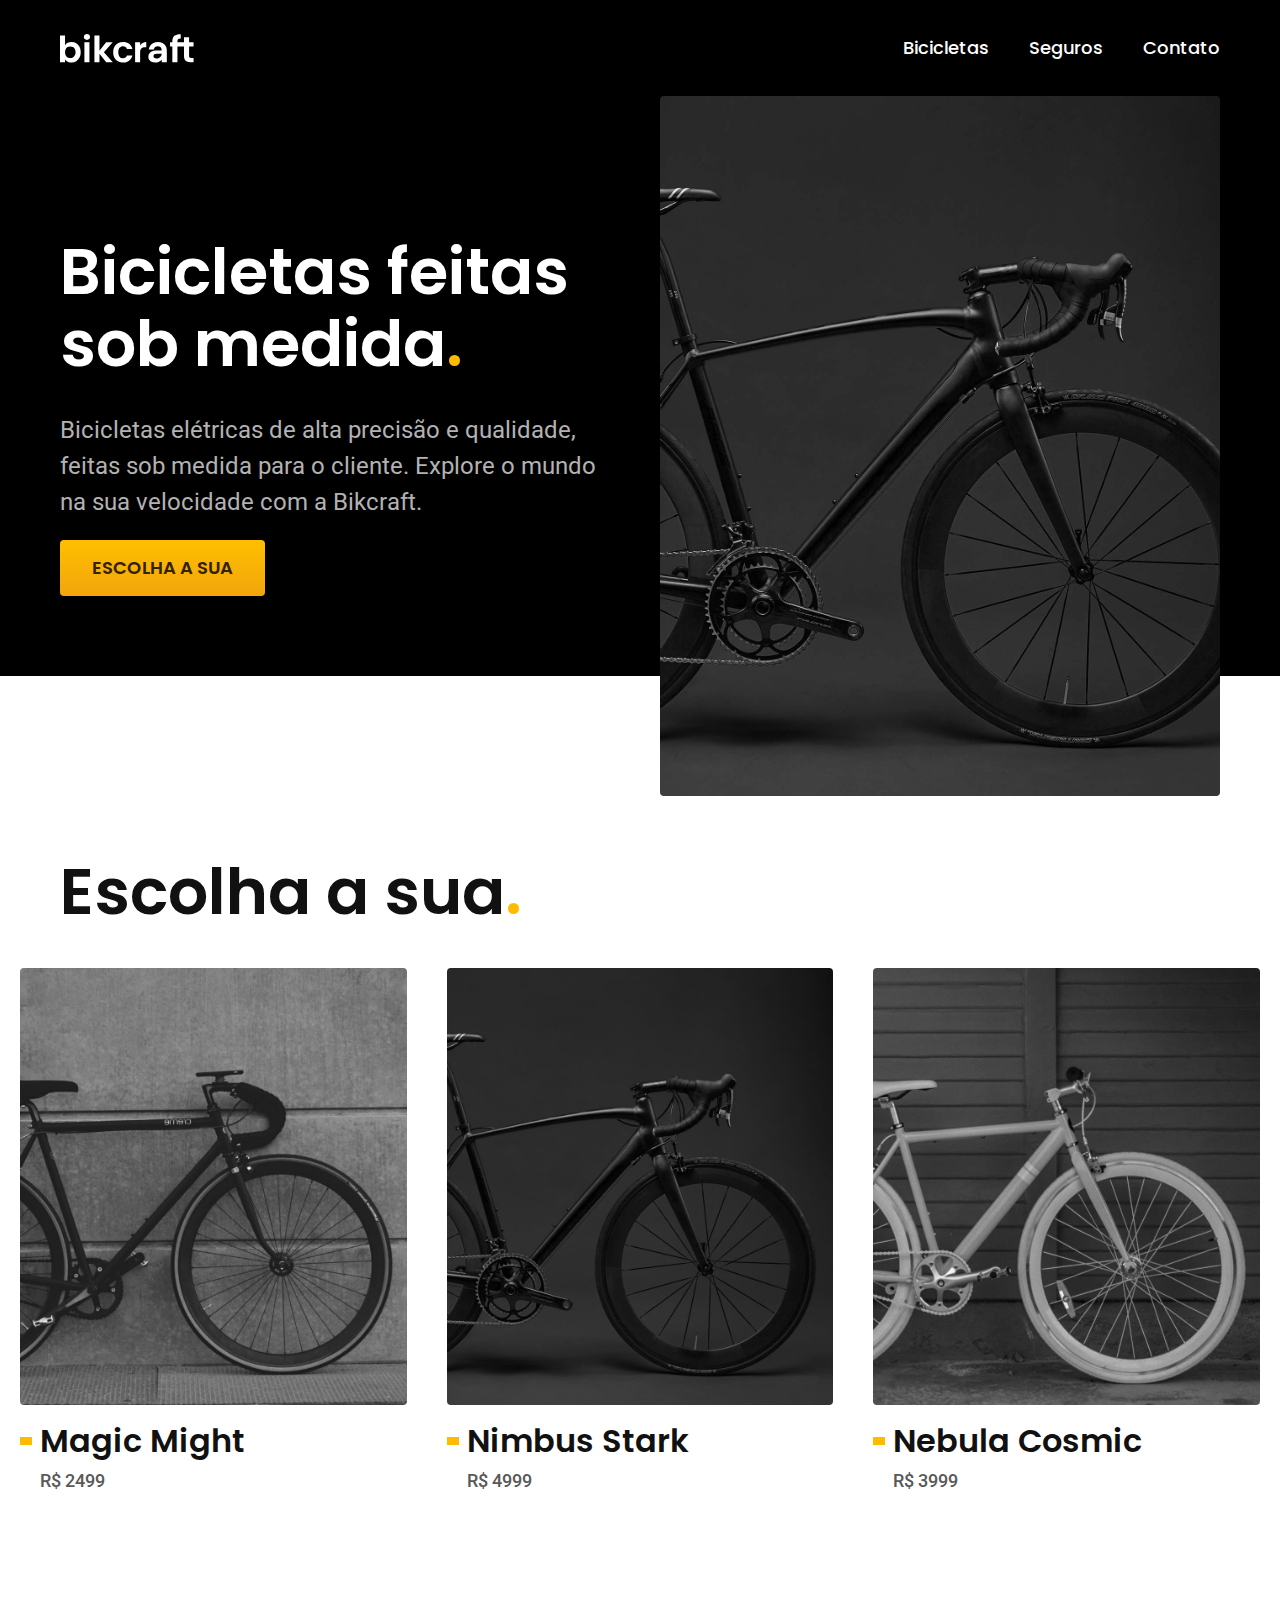
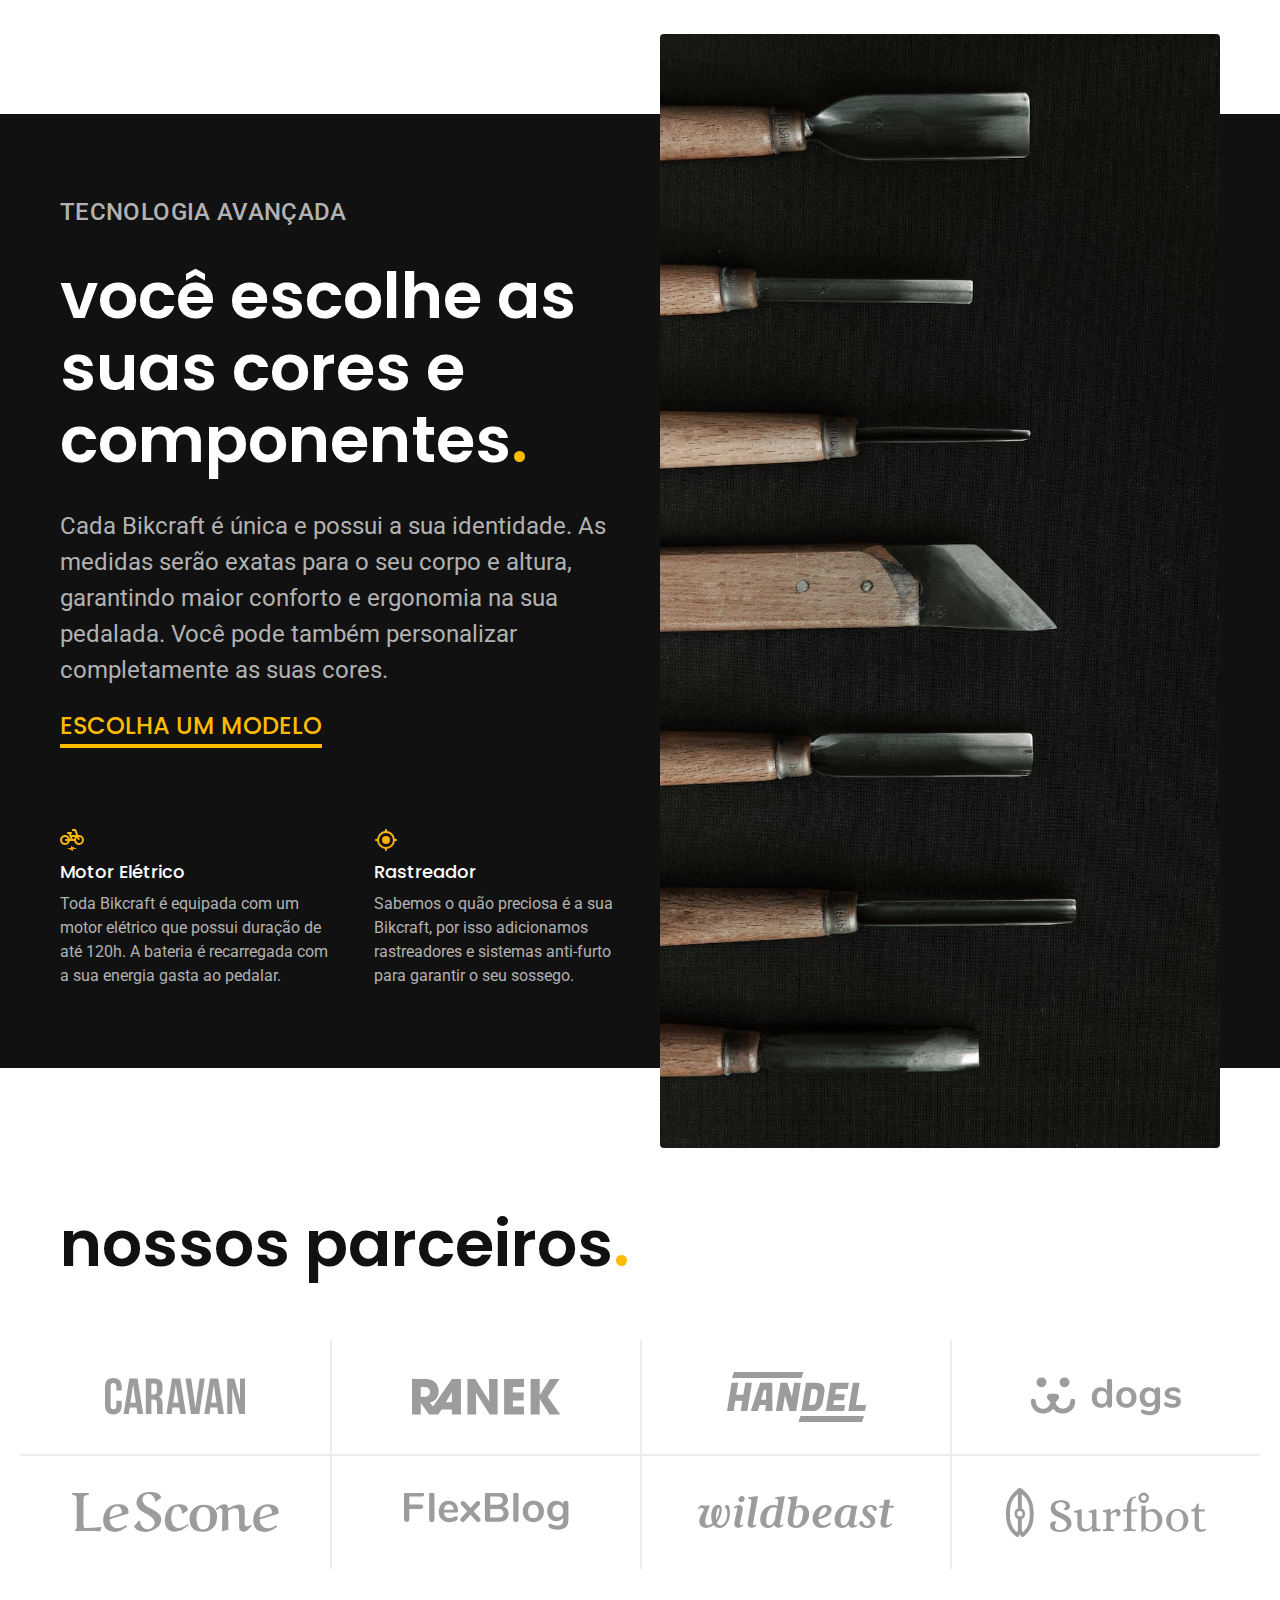
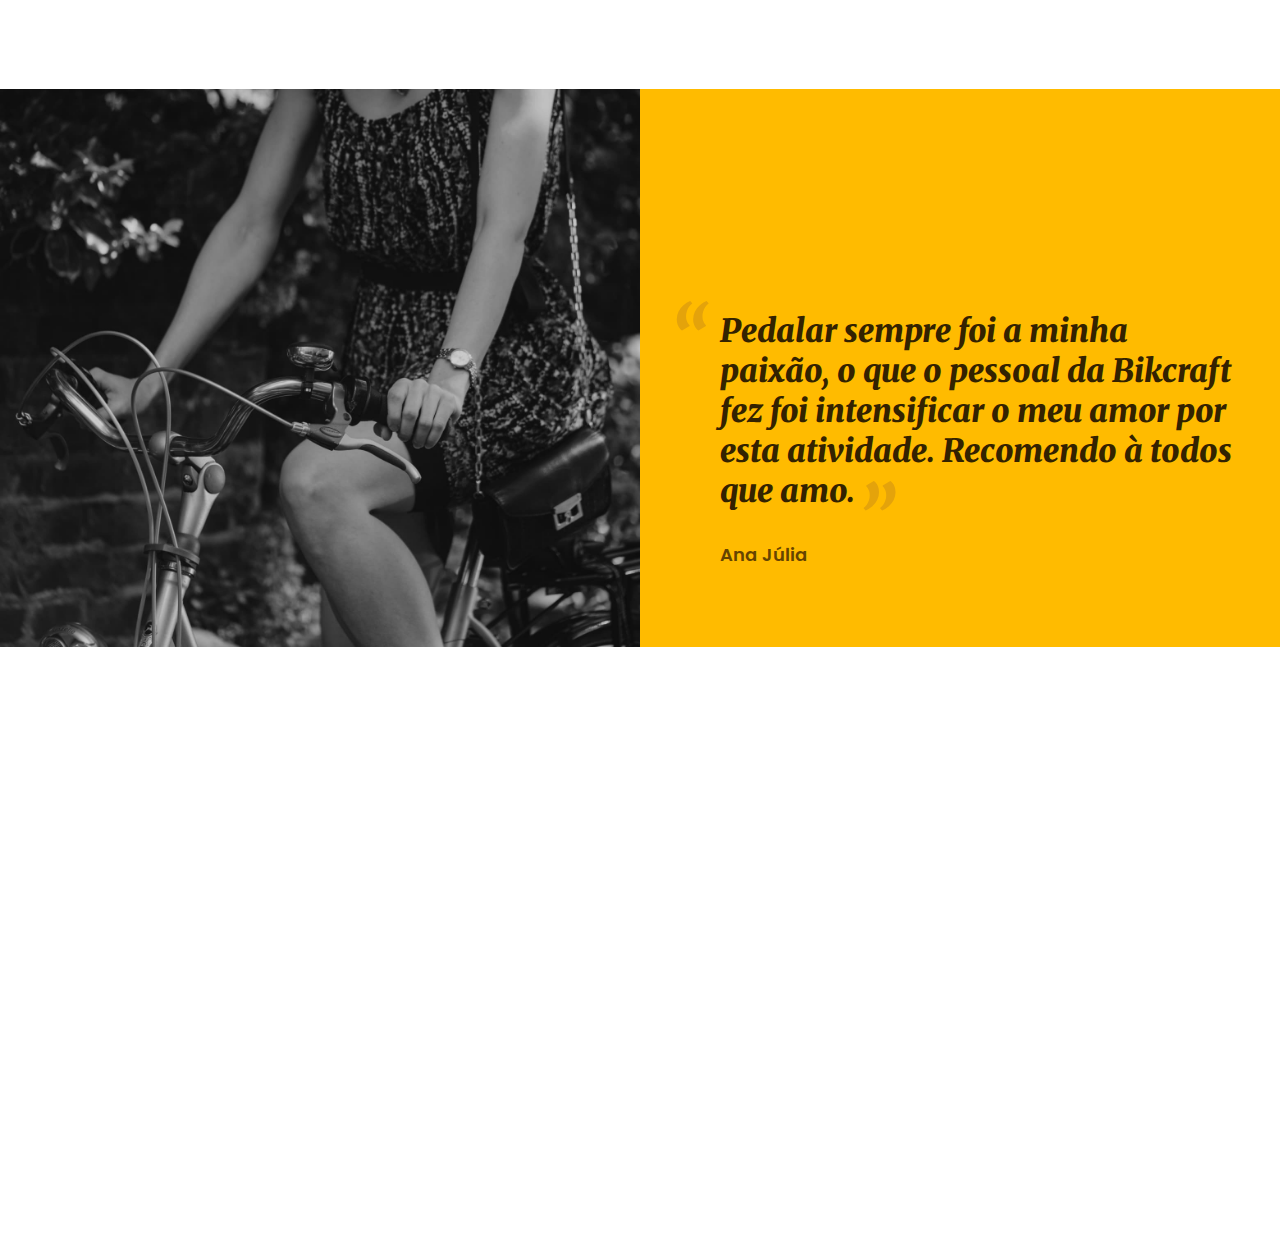
==== index.html @ a3289ddb "adicionar-parte-depoimento" ====
<!DOCTYPE html>
<html lang="pt-br">

<head>
  <meta charset="UTF-8">
  <meta name="viewport" content="width=device-width, initial-scale=1.0">
  <meta name="description" content="Bicicletas elétricas de alta precisão e qualidade,  feitas sob medida para o cliente. Explore o mundo na sua velocidade com a Bikcraft.">
  <title>Bikcraft - Bicicletas Elétricas</title>
  <link rel="stylesheet" href="./css/style.css">
  <link rel="preconnect" href="https://fonts.googleapis.com">
  <link rel="preconnect" href="https://fonts.gstatic.com" crossorigin>
  <link href="https://fonts.googleapis.com/css2?family=Merriweather:ital,wght@1,900&family=Poppins:wght@500;600&family=Roboto:wght@400;500&display=swap" rel="stylesheet">
</head>

<body>
  <header class="header-bg">
    <div class="container header">
      <a href="./"><img src="./img/bikcraft.svg" alt="bikcraft"></a>
      <nav aria-label="primaria">
        <ul class="header-menu font-1-m cor-0">
          <li><a href=".bicicletas.html">Bicicletas</a></li>
          <li><a href="./seguros.html">Seguros</a></li>
          <li><a href="./contato.html">Contato</a></li>
        </ul>
      </nav>
    </div>
  </header>
  <main class="introducao-bg">
    <div class="container introducao">
      <div class="introducao-conteudo">
        <h1 class="font-1-xxl cor-0">Bicicletas feitas
          sob medida<span class="cor-p1">.</span></h1>
        <p class="font-2-l cor-5">Bicicletas elétricas de alta precisão e qualidade, feitas sob medida para o cliente. Explore o mundo na sua velocidade com a Bikcraft.</p>
        <a class="botao" href="./bicicletas.html">Escolha a sua</a>
      </div>
      <div><img src="./img/fotos/introducao.jpg" alt="Bicicleta elétrica preta"></div>
    </div>
  </main>

  <article class="bicicletas-lista">
    <h2 class="container font-1-xxl">Escolha a sua<span class="cor-p1">.</span></h2>
    <ul>
      <li>
        <a href="./bicicletas/magic.html">
          <img src="./img/bicicletas/magic-home.jpg" alt="Bicicleta Magic">
          <h3 class="font-1-xl">Magic Might</h3>
          <span class="font-2-m cor-8">R$ 2499</span>
        </a>
      </li>
      <li>
        <a href="./bicicletas/nimbus.html">
          <img src="./img/bicicletas/nimbus-home.jpg" alt="Bicicleta Nimbus">
          <h3 class="font-1-xl">Nimbus Stark</h3>
          <span class="font-2-m cor-8">R$ 4999</span>
        </a>
      </li>
      <li>
        <a href="./bicicletas/nebula.html">
          <img src="./img/bicicletas/nebula-home.jpg" alt="Bicicleta Nebula">
          <h3 class="font-1-xl">Nebula Cosmic</h3>
          <span class="font-2-m cor-8">R$ 3999</span>
        </a>
      </li>
    </ul>
  </article>

  <article class="tecnologia-bg">
    <div class="tecnologia container">
      <div class="tecnologia-conteudo">
        <span class="font-2-l-b cor-5">Tecnologia Avançada</span>
        <h2 class="font-1-xxl cor-0">você escolhe as suas cores e componentes<span class="cor-p1">.</span></h2>
        <p class="font-2-l cor-5">Cada Bikcraft é única e possui a sua identidade. As medidas serão exatas para o seu corpo e altura, garantindo maior conforto e ergonomia na sua pedalada. Você pode também personalizar completamente as suas cores.</p>
        <a class="link" href="./bicicletas.html">Escolha um modelo</a>
        <div class="tecnologia-vantagens">
          <div>
            <img src="./img/icones/eletrica.svg" alt="">
            <h3 class="font-1-m cor-0">Motor Elétrico</h3>
            <p class="font-2-s cor-5">Toda Bikcraft é equipada com um motor elétrico que possui duração de até 120h. A bateria é recarregada com a sua energia gasta ao pedalar.</p>
          </div>
          <div>
            <img src="./img/icones/rastreador.svg" alt="">
            <h3 class="font-1-m cor-0">Rastreador</h3>
            <p class="font-2-s cor-5">Sabemos o quão preciosa é a sua Bikcraft, por isso adicionamos rastreadores e sistemas anti-furto para garantir o seu sossego.</p>
          </div>
        </div>
      </div>
      <div class="tecnologia-imagem">
        <img src="./img/fotos/tecnologia.jpg" alt="">
      </div>
    </div>
  </article>
  <section class="parceiros" aria-label="Nossos Parceiros">
    <h2 class="container font-1-xxl">nossos parceiros<span class="cor-p1">.</span></h2>
    <ul>
      <li><img src="./img/parceiros/caravan.svg" alt="Caravan"></li>
      <li><img src="./img/parceiros/ranek.svg" alt="Ranekd"></li>
      <li><img src="./img/parceiros/handel.svg" alt="Caravan"></li>
      <li><img src="./img/parceiros/dogs.svg" alt="Dogs"></li>
      <li><img src="./img/parceiros/lescone.svg" alt="Lescone"></li>
      <li><img src="./img/parceiros/flexblog.svg" alt="Flexblog"></li>
      <li><img src="./img/parceiros/wildbeast.svg" alt="Wildbeast"></li>
      <li><img src="./img/parceiros/surfbot.svg" alt="Surfbot"></li>
    </ul>
  </section>
  <section class="depoimento" aria-label="Depoimento">
    <div>
      <img src="./img/fotos/depoimento.jpg" alt="PEssoa pedalando uma bicicleta Bikcraft">
    </div>
    <div class="depoimento-conteudo">
      <blockquote class="font-1-xl cor-p5">
        <p>Pedalar sempre foi a minha paixão, o que o pessoal da Bikcraft fez foi intensificar o meu amor por esta atividade. Recomendo à todos que amo.</p>
      </blockquote>
      <span class="font-1-m-b cor-p4">Ana Júlia</span>
    </div>
  </section>
</body>

</html>
---- css/style.css ----
@import "./global/global.css";
@import "./utilidades/tipografia.css";
@import "./utilidades/cores.css";

/* Utilidades */
@import "./utilidades/componentes.css";

/* Header */
@import "./global/header.css";

/* Home */
@import "./home/introducao.css";
@import "./home/tecnologia.css";
@import "./home/parceiros.css";
@import "./home/depoimento.css";

/* Bicicletas */
@import "./bicicletas/bicicletas-lista.css";
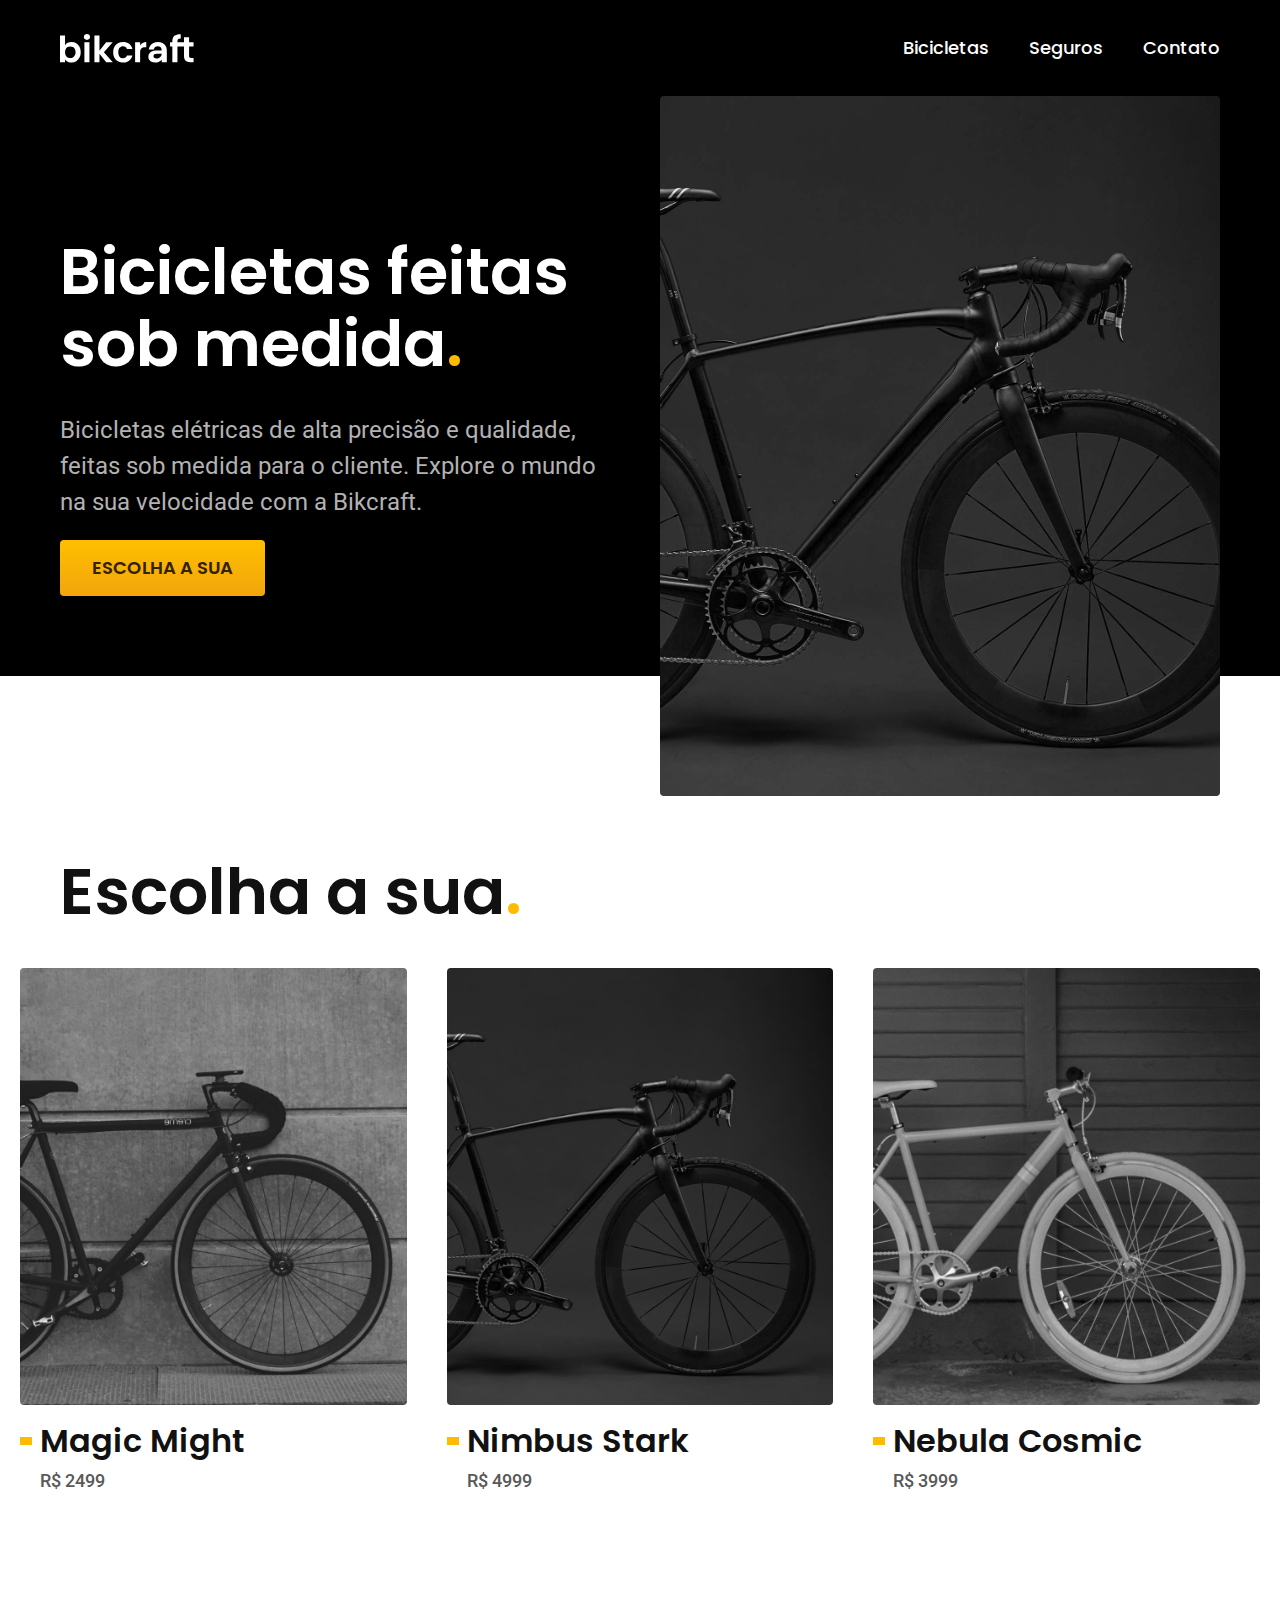
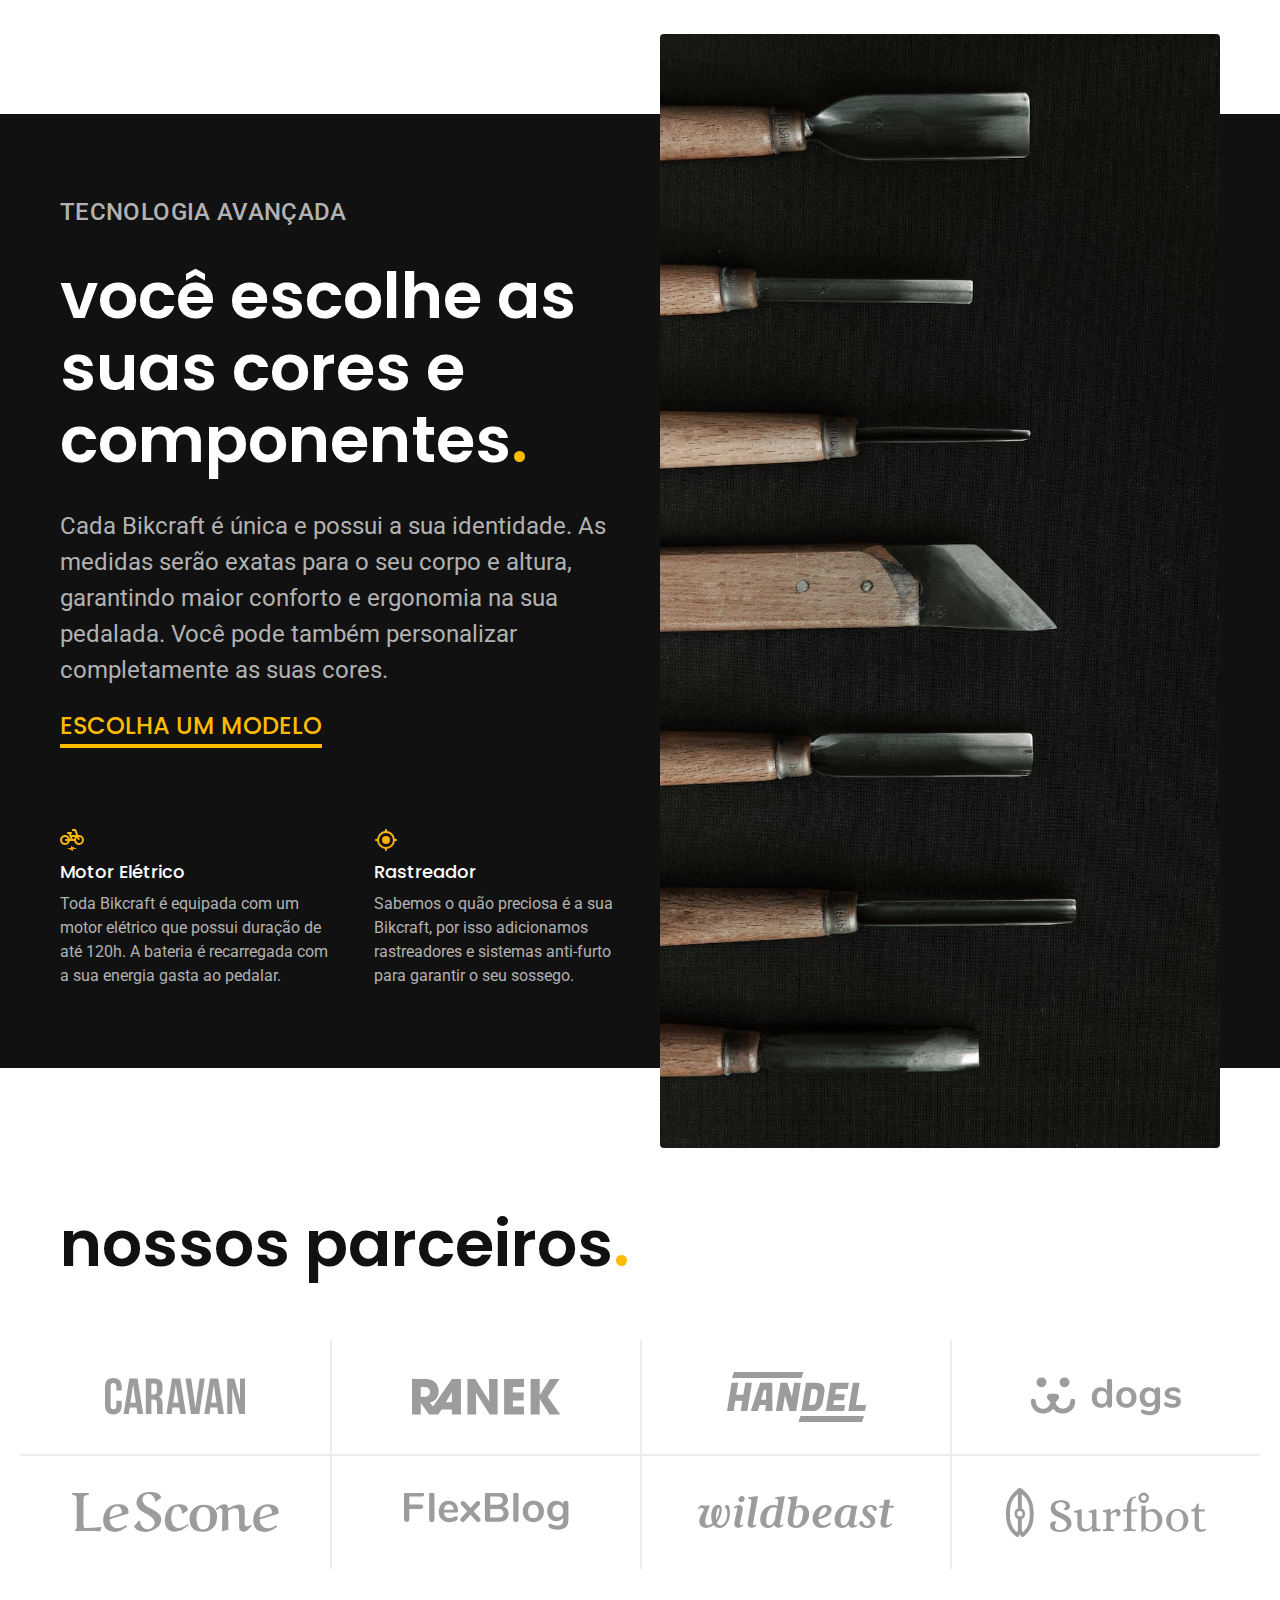
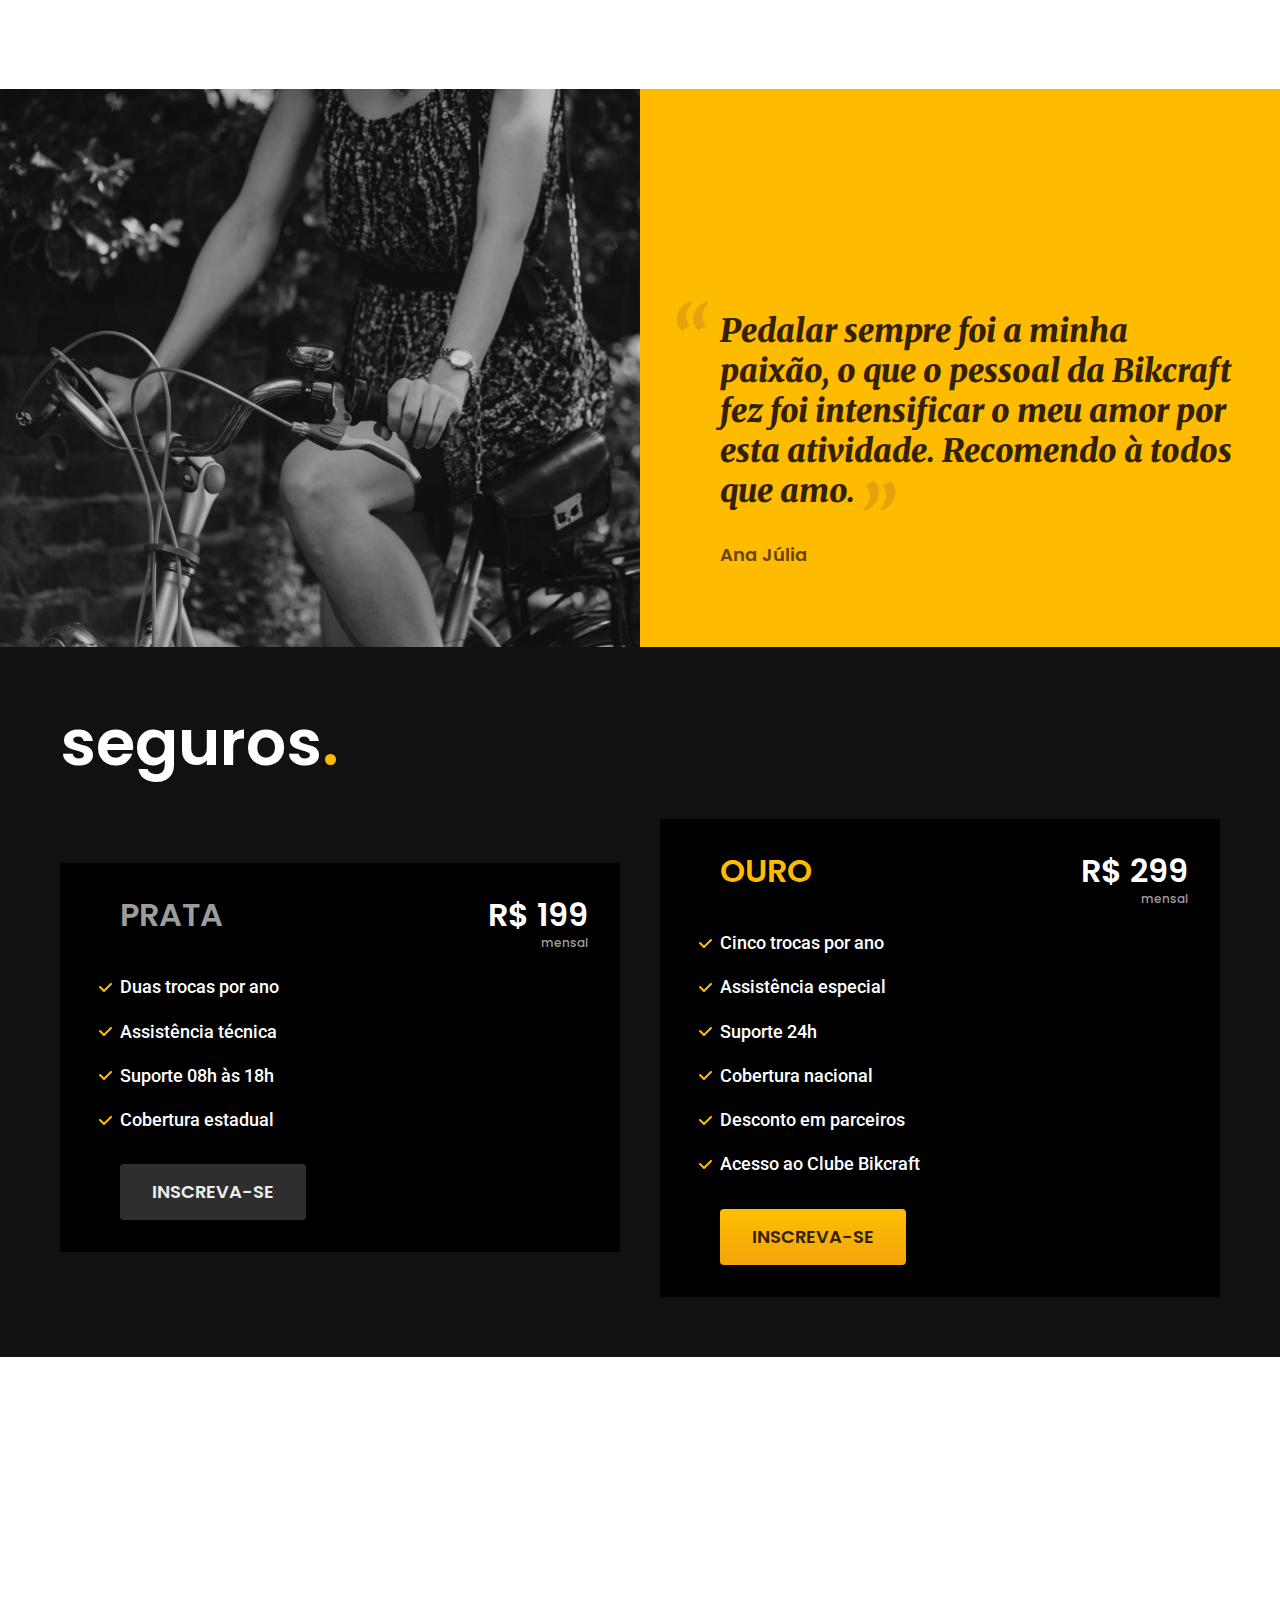
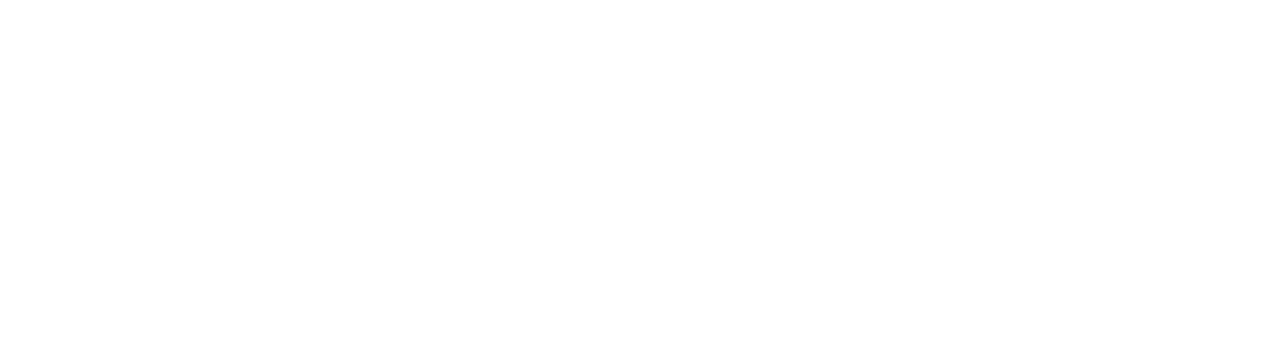
==== commit 06ccbf39: "adicionar-parte-seguros" ====
--- a/index.html
+++ b/index.html
@@ -113,6 +113,35 @@
       <span class="font-1-m-b cor-p4">Ana Júlia</span>
     </div>
   </section>
+  <article class="seguros-bg">
+    <div class="seguros container">
+      <h2 class="font-1-xxl cor-0">seguros<span class="cor-p1">.</span></h2>
+      <div class="seguros-item">
+        <h3 class="font-1-xl cor-6">PRATA</h3>
+        <span class="font-1-xl cor-0">R$ 199 <span class="font-1-xs cor-6">mensal</span> </span>
+        <ul class="font-2-m cor-0">
+          <li>Duas trocas por ano</li>
+          <li>Assistência técnica</li>
+          <li>Suporte 08h às 18h</li>
+          <li>Cobertura estadual</li>
+        </ul>
+        <a class="botao secundario" href="./orcamento.html">Inscreva-se</a>
+      </div>
+      <div class="seguros-item">
+        <h3 class="font-1-xl cor-p1">OURO</h3>
+        <span class="font-1-xl cor-0">R$ 299 <span class="font-1-xs cor-6">mensal</span> </span>
+        <ul class="font-2-m cor-0">
+          <li>Cinco trocas por ano</li>
+          <li>Assistência especial</li>
+          <li>Suporte 24h</li>
+          <li>Cobertura nacional</li>
+          <li>Desconto em parceiros</li>
+          <li>Acesso ao Clube Bikcraft</li>
+        </ul>
+        <a class="botao" href="./orcamento.html">Inscreva-se</a>
+      </div>
+    </div>
+  </article>
 </body>
 
 </html>--- a/css/style.css
+++ b/css/style.css
@@ -16,3 +16,6 @@
 
 /* Bicicletas */
 @import "./bicicletas/bicicletas-lista.css";
+
+/* Seguros */
+@import "./seguros/seguros.css";
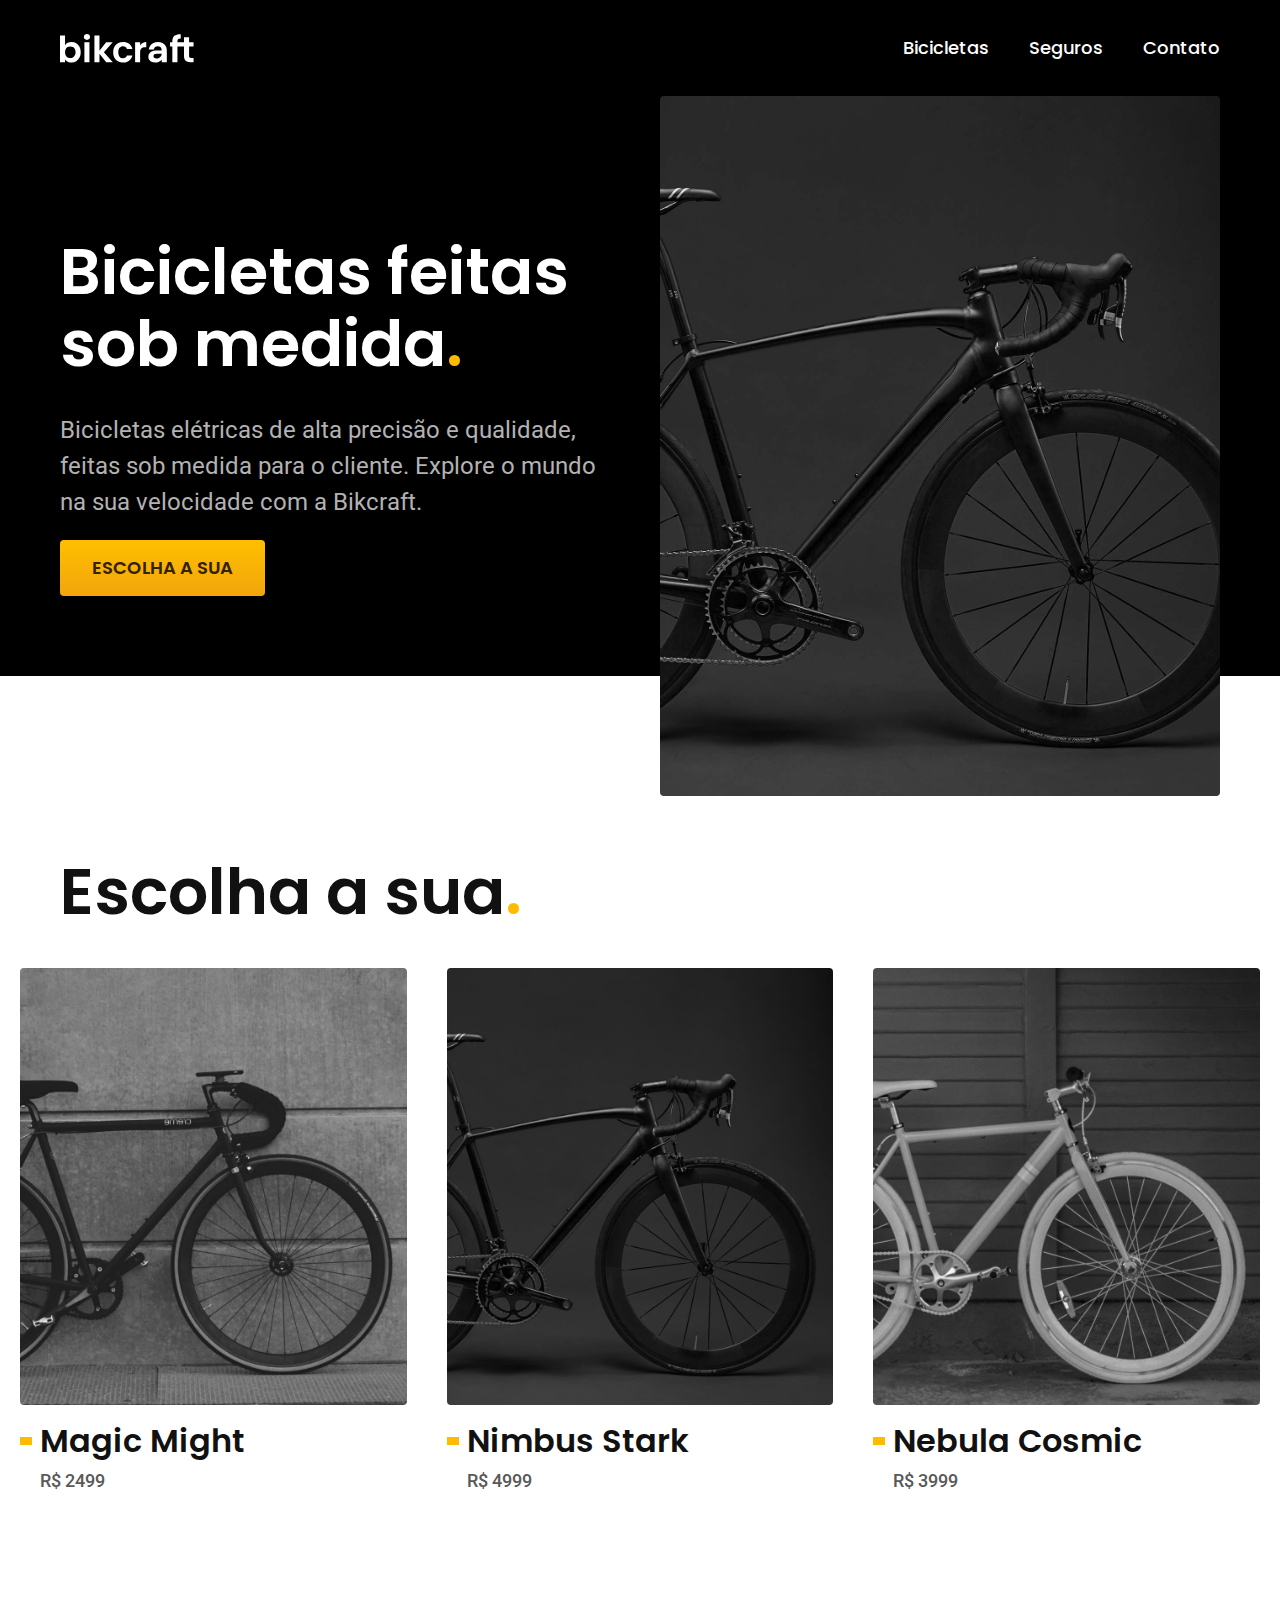
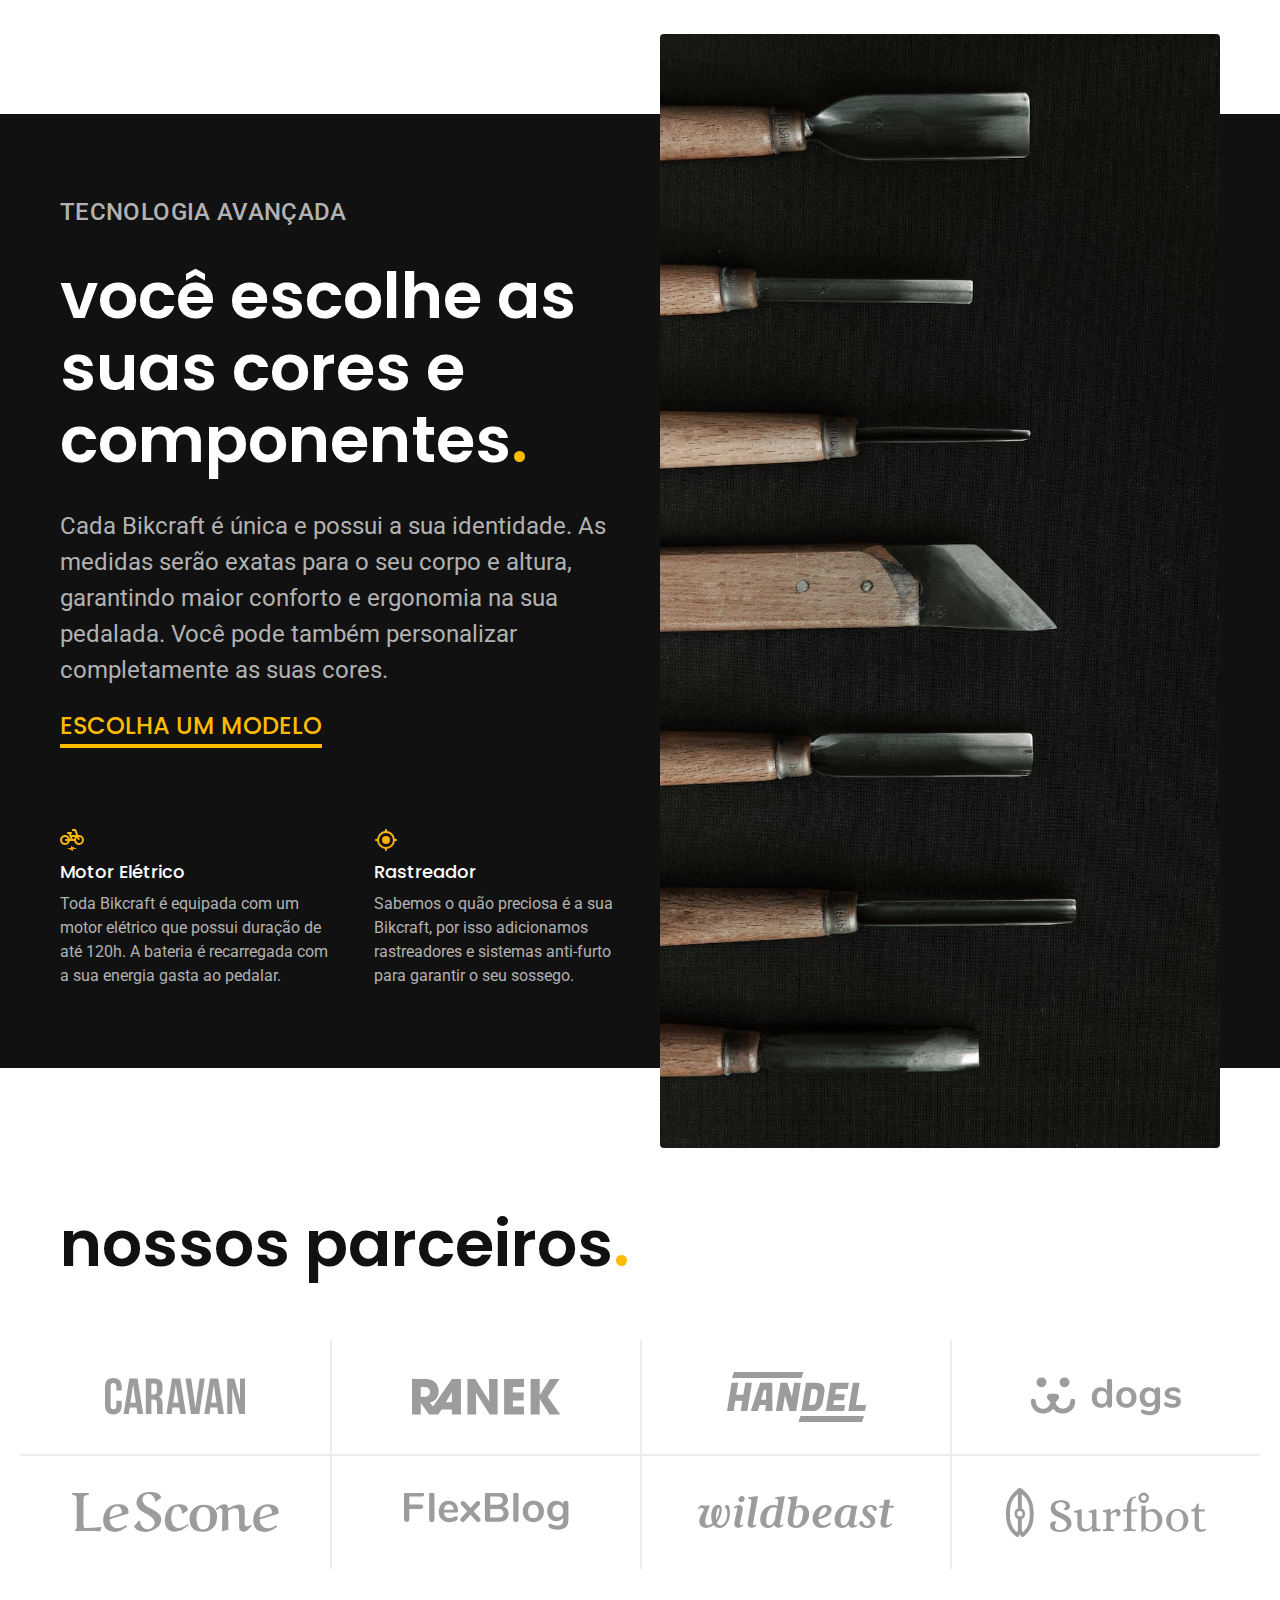
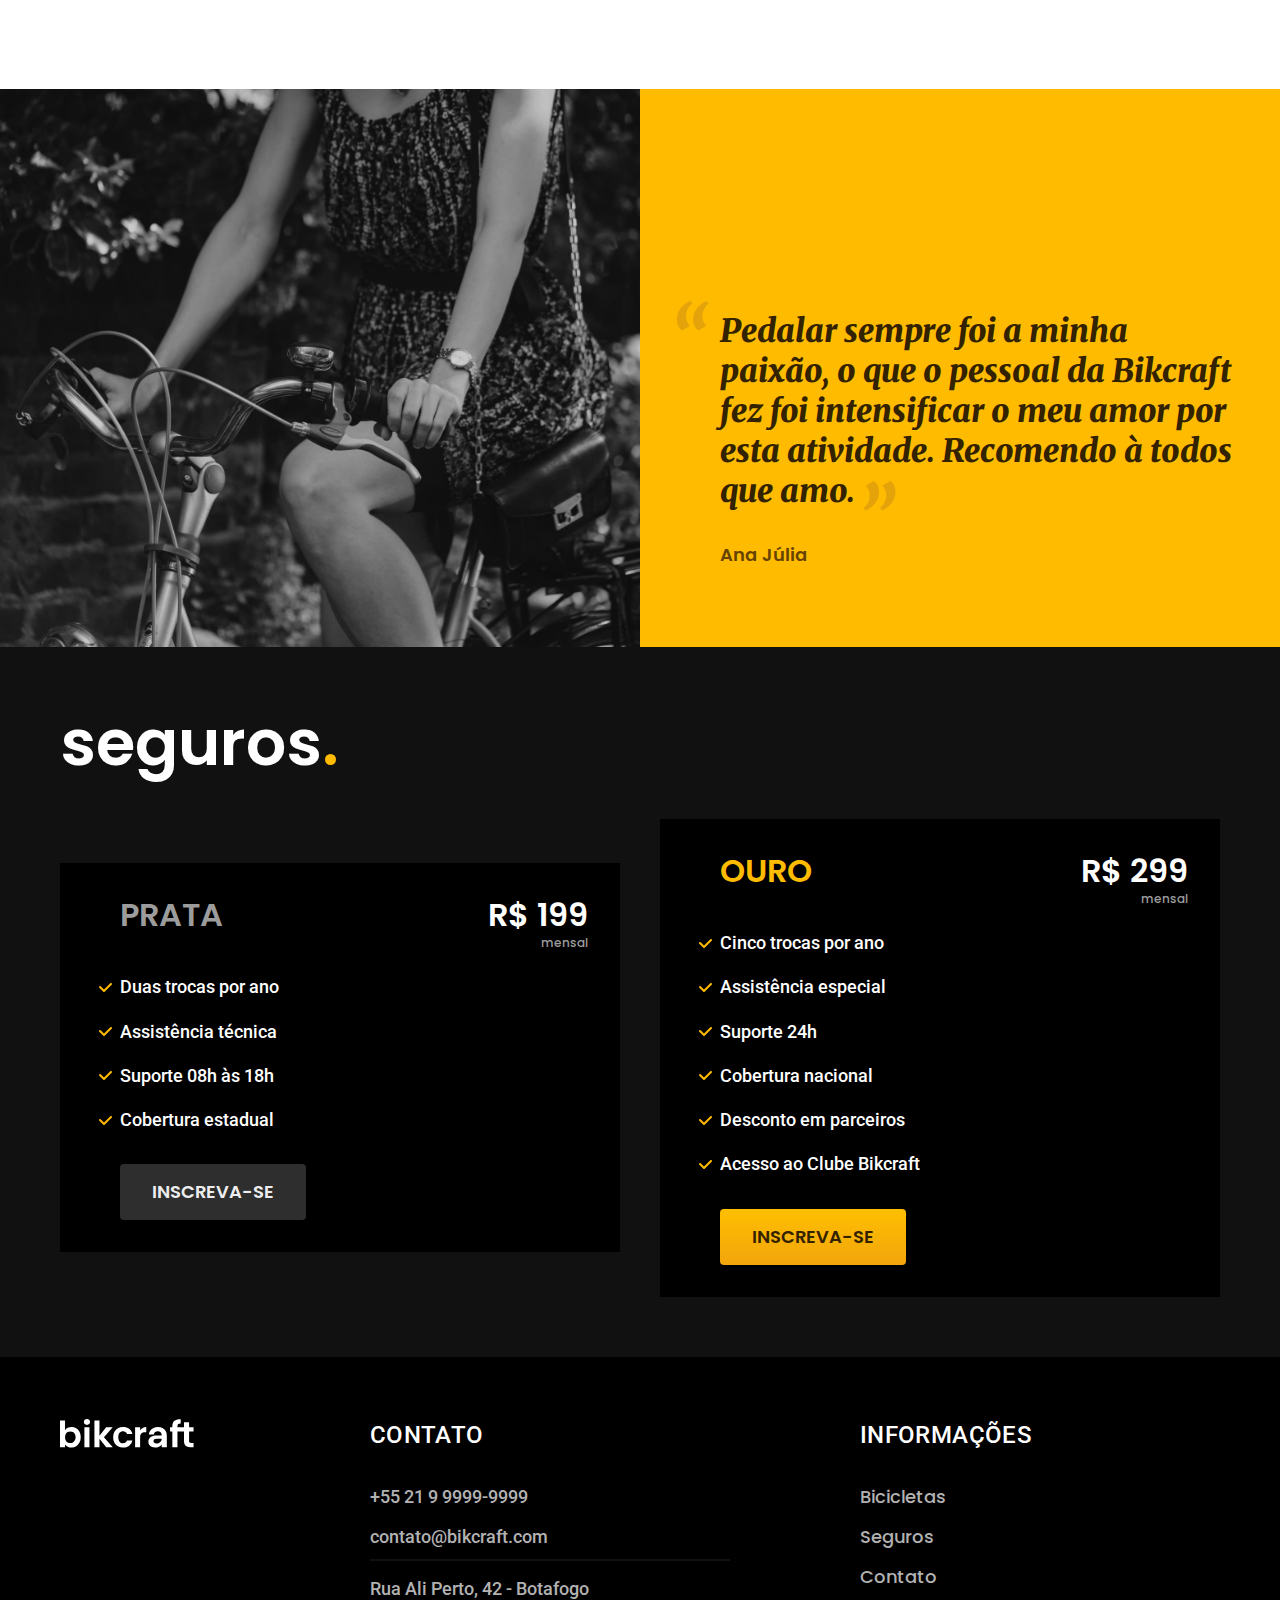
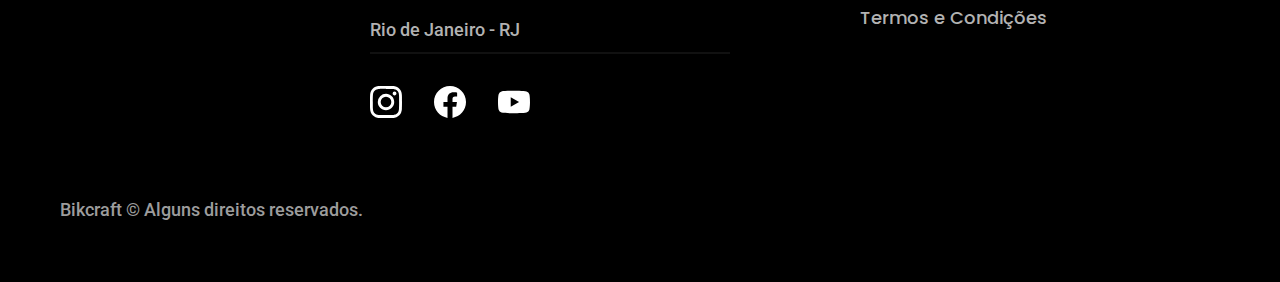
==== commit bbcbd07a: "adicionar-parte-footer" ====
--- a/index.html
+++ b/index.html
@@ -142,6 +142,43 @@
       </div>
     </div>
   </article>
+  <footer class="footer-bg">
+    <div class="footer container">
+      <img src="./img/bikcraft.svg" alt="Bikcraft">
+      <div class="footer-contato">
+        <h3 class="font-2-l-b cor-0">Contato</h3>
+        <ul class="font-2-m cor-5">
+          <li><a href="tel:+5521999999999">+55 21 9 9999-9999</a></li>
+          <li><a href="mailto:contato@bikcraft.com"> contato@bikcraft.com</a></li>
+          <li>Rua Ali Perto, 42 - Botafogo</li>
+          <li>Rio de Janeiro - RJ</li>
+        </ul>
+        <div class="footer-redes">
+          <a href="#">
+            <img src="./img/redes/instagram.svg" alt="Instagram">
+          </a>
+          <a href="#">
+            <img src="./img/redes/facebook.svg" alt="Facebook">
+          </a>
+          <a href="#">
+            <img src="./img/redes/youtube.svg" alt="Youtube">
+          </a>
+        </div>
+      </div>
+      <div class="footer-informacoes">
+        <h3 class="font-2-l-b cor-0">Informações</h3>
+        <nav aria-label="secundaria">
+          <ul class="font-1-m cor-5">
+            <li><a href=".bicicletas.html">Bicicletas</a></li>
+            <li><a href="./seguros.html">Seguros</a></li>
+            <li><a href="./contato.html">Contato</a></li>
+            <li><a href="./termos.html">Termos e Condições</a></li>
+          </ul>
+        </nav>
+      </div>
+      <p class="footer-copy font-2-m cor-6">Bikcraft © Alguns direitos reservados.</p>
+    </div>
+  </footer>
 </body>
 
 </html>--- a/css/style.css
+++ b/css/style.css
@@ -7,6 +7,9 @@
 
 /* Header */
 @import "./global/header.css";
+
+/* Footer */
+@import "./global/footer.css";
 
 /* Home */
 @import "./home/introducao.css";
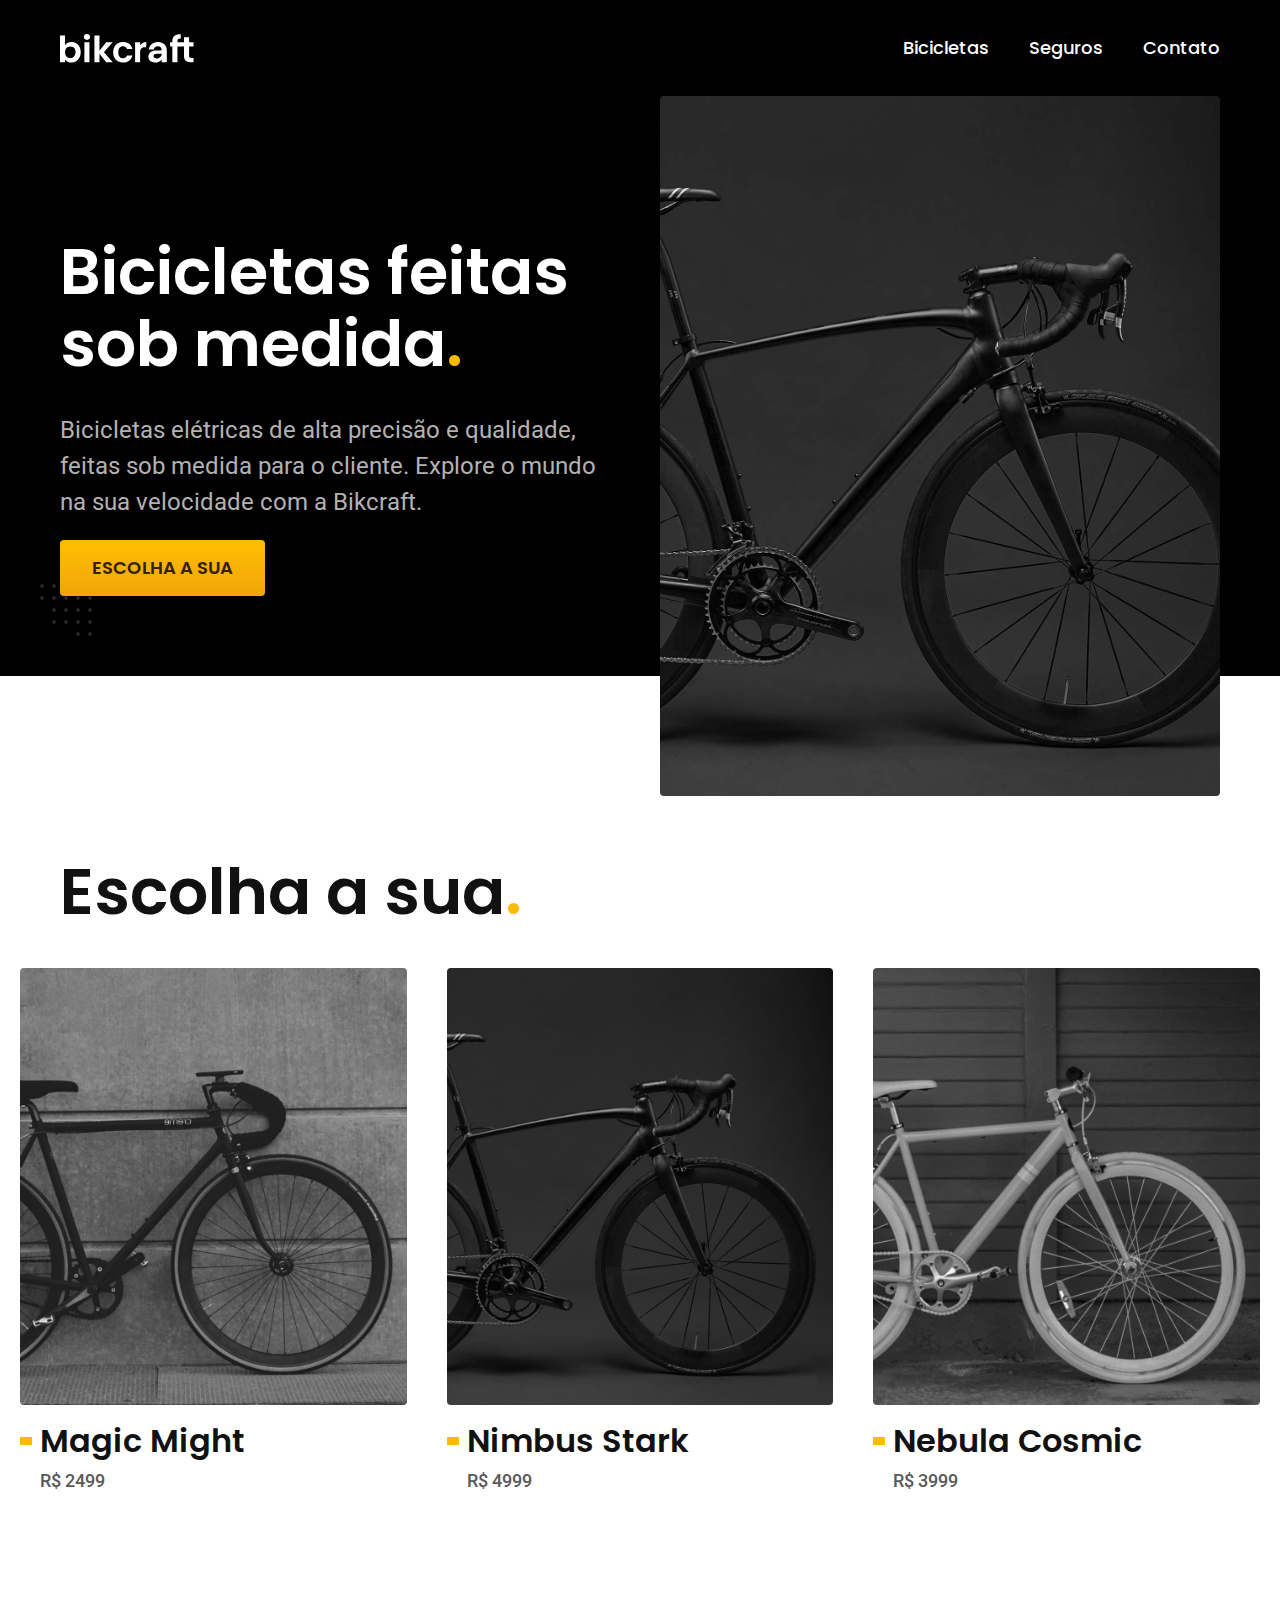
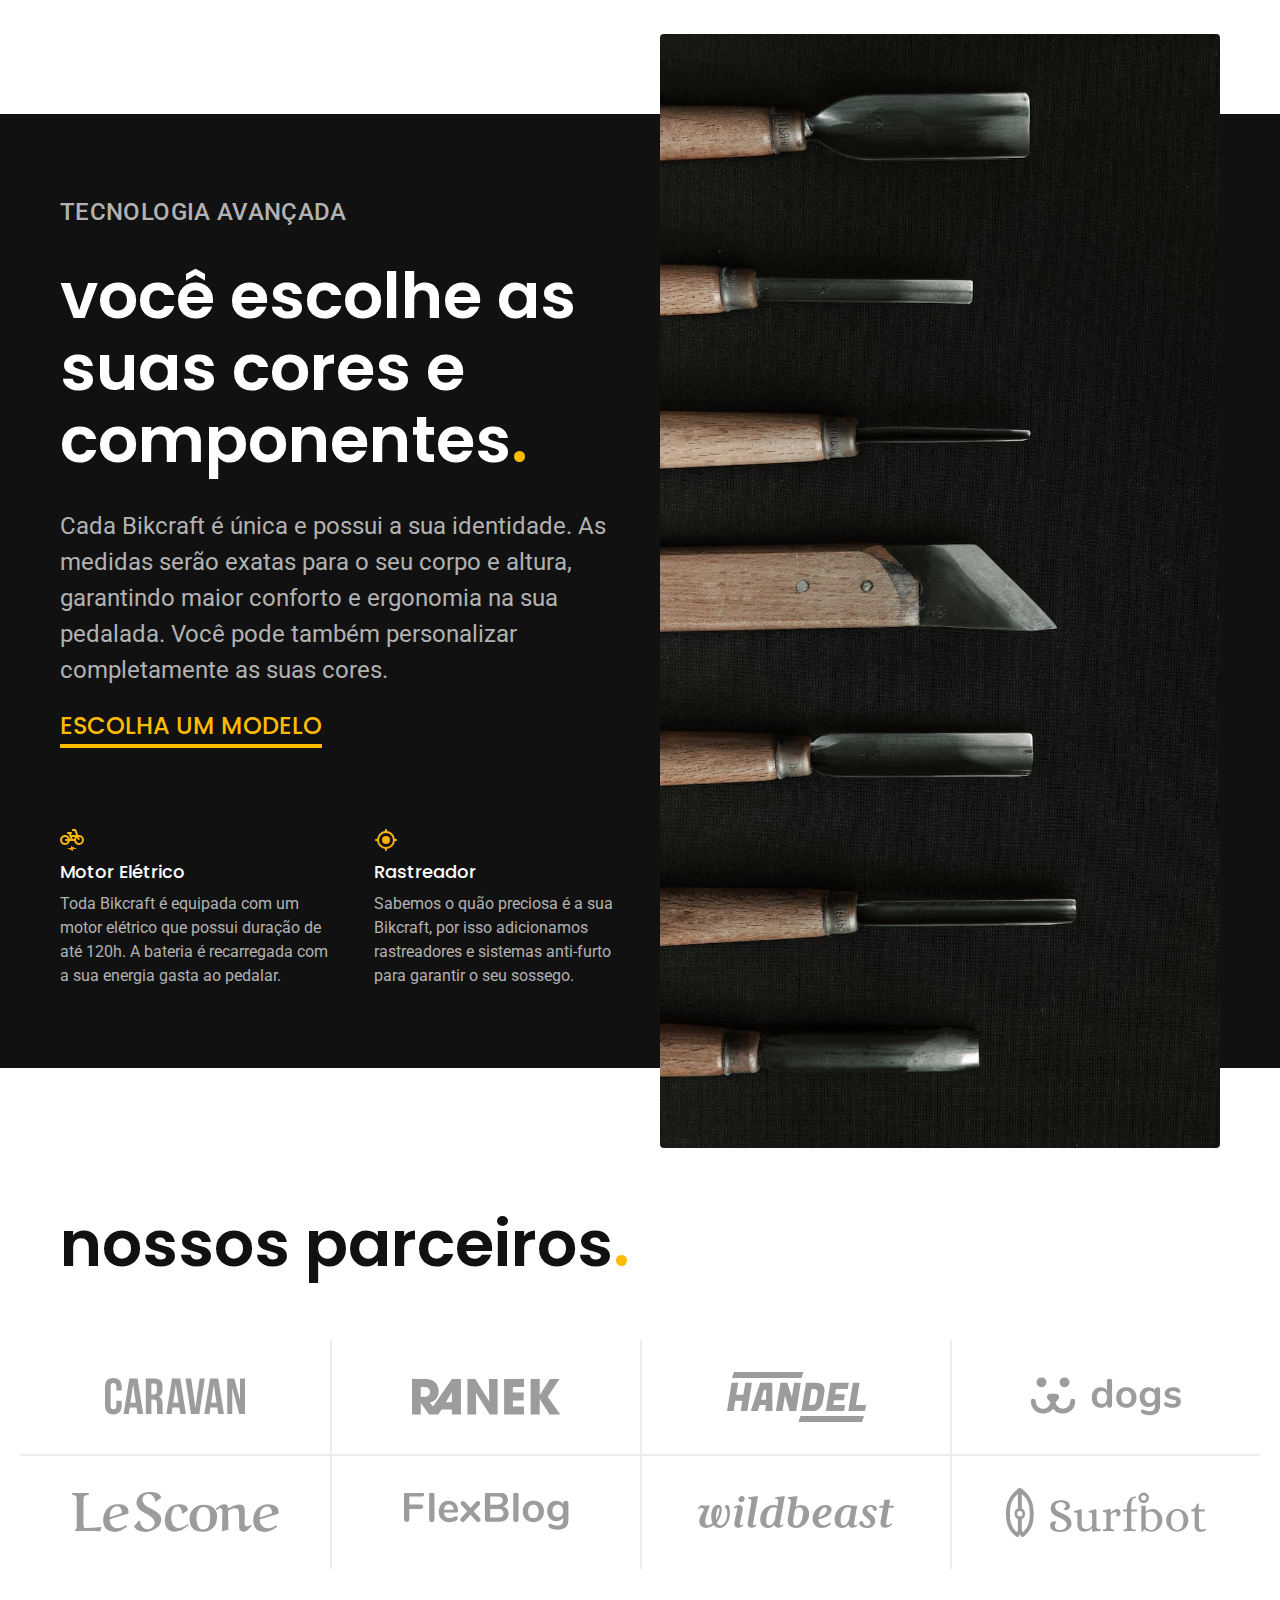
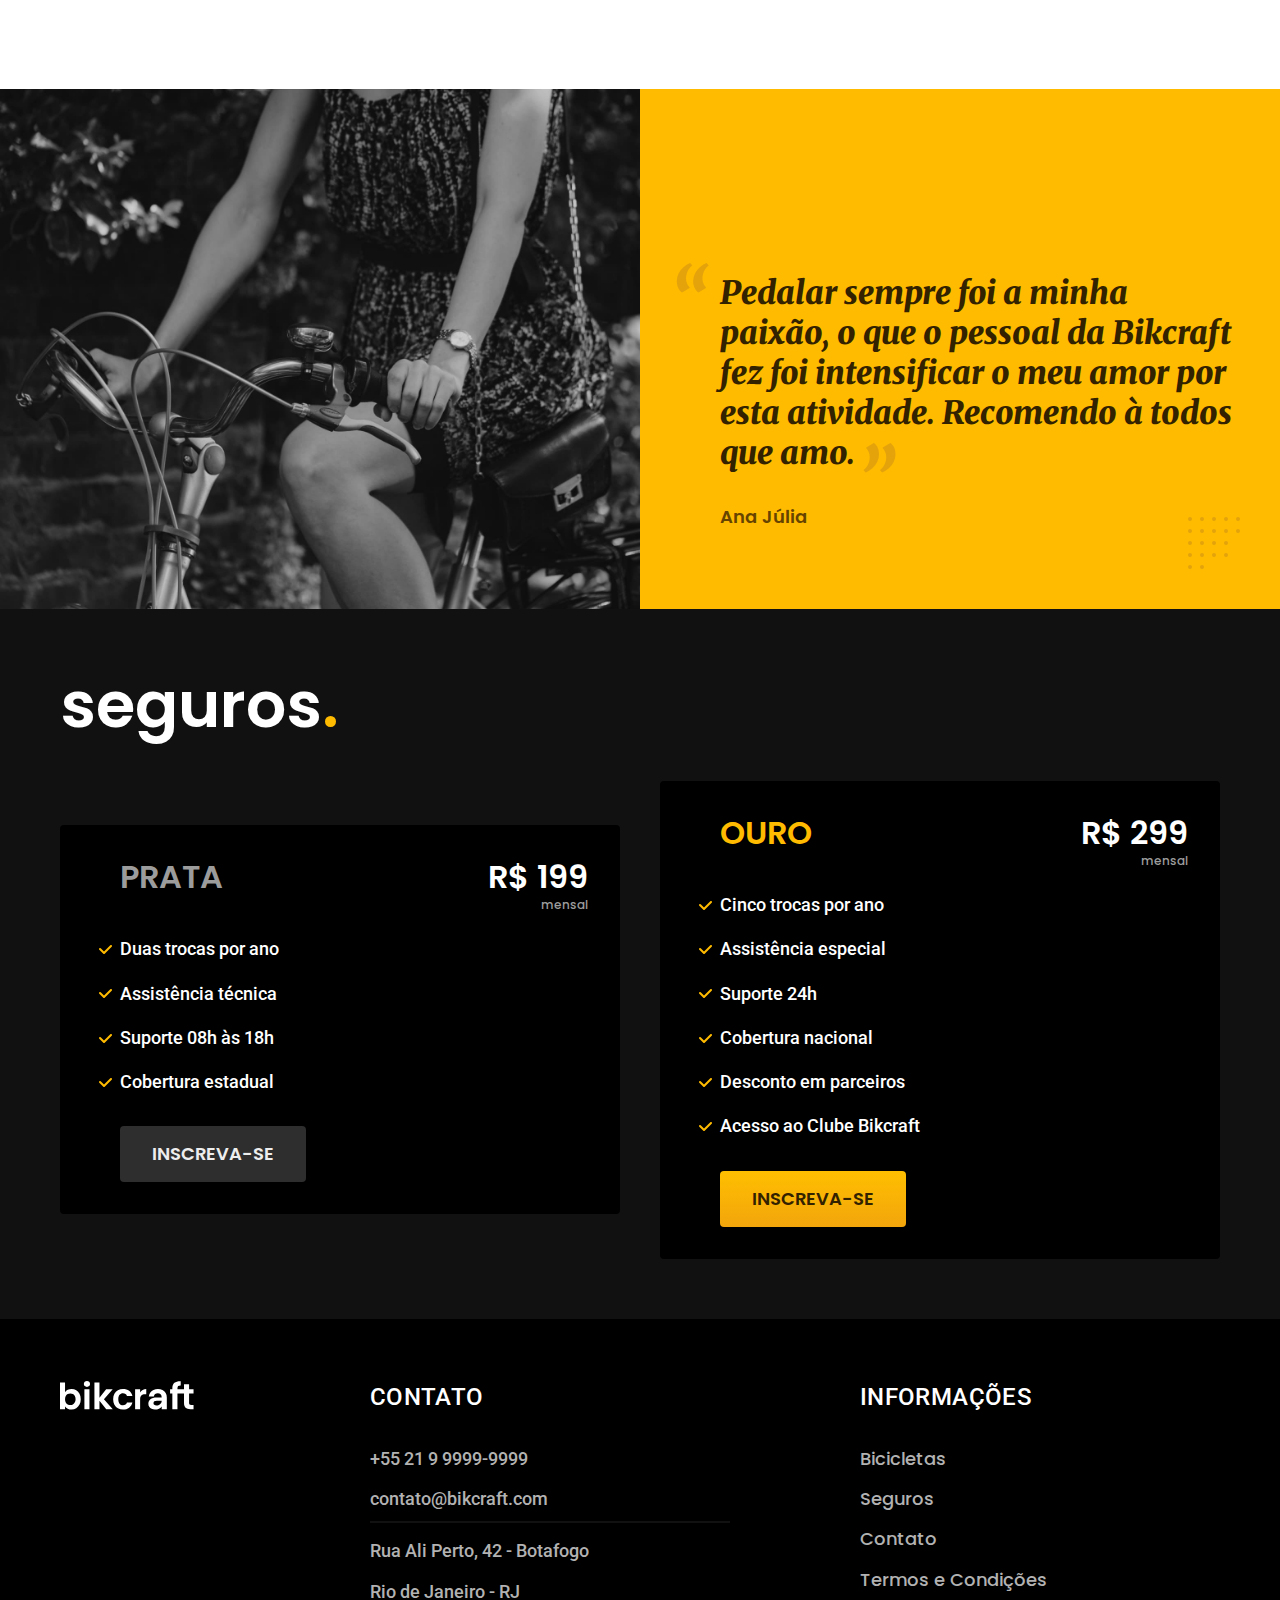
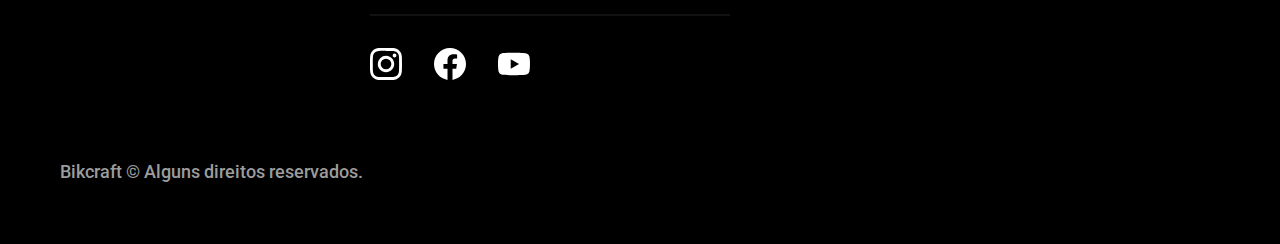
==== commit a5bb594c: "adicionar-otimizacao" ====
--- a/index.html
+++ b/index.html
@@ -6,6 +6,7 @@
   <meta name="viewport" content="width=device-width, initial-scale=1.0">
   <meta name="description" content="Bicicletas elétricas de alta precisão e qualidade,  feitas sob medida para o cliente. Explore o mundo na sua velocidade com a Bikcraft.">
   <title>Bikcraft - Bicicletas Elétricas</title>
+  <link rel="preload" href="./css/style.css" as="style">
   <link rel="stylesheet" href="./css/style.css">
   <link rel="preconnect" href="https://fonts.googleapis.com">
   <link rel="preconnect" href="https://fonts.gstatic.com" crossorigin>
@@ -15,10 +16,10 @@
 <body>
   <header class="header-bg">
     <div class="container header">
-      <a href="./"><img src="./img/bikcraft.svg" alt="bikcraft"></a>
+      <a href="./"><img src="./img/bikcraft.svg" width="136" height="32" alt="bikcraft"></a>
       <nav aria-label="primaria">
         <ul class="header-menu font-1-m cor-0">
-          <li><a href=".bicicletas.html">Bicicletas</a></li>
+          <li><a href="./bicicletas.html">Bicicletas</a></li>
           <li><a href="./seguros.html">Seguros</a></li>
           <li><a href="./contato.html">Contato</a></li>
         </ul>
@@ -33,7 +34,10 @@
         <p class="font-2-l cor-5">Bicicletas elétricas de alta precisão e qualidade, feitas sob medida para o cliente. Explore o mundo na sua velocidade com a Bikcraft.</p>
         <a class="botao" href="./bicicletas.html">Escolha a sua</a>
       </div>
-      <div><img src="./img/fotos/introducao.jpg" alt="Bicicleta elétrica preta"></div>
+      <picture>
+        <source media="(max-width: 800px)" srcset="./img/bicicletas/nimbus.jpg">
+        <img src="./img/fotos/introducao.jpg" width="1280" height="1600" alt="Bicicleta elétrica preta">
+      </picture>
     </div>
   </main>
 
@@ -42,21 +46,21 @@
     <ul>
       <li>
         <a href="./bicicletas/magic.html">
-          <img src="./img/bicicletas/magic-home.jpg" alt="Bicicleta Magic">
+          <img src="./img/bicicletas/magic-home.jpg" width="920" height="1040" alt="Bicicleta Magic">
           <h3 class="font-1-xl">Magic Might</h3>
           <span class="font-2-m cor-8">R$ 2499</span>
         </a>
       </li>
       <li>
         <a href="./bicicletas/nimbus.html">
-          <img src="./img/bicicletas/nimbus-home.jpg" alt="Bicicleta Nimbus">
+          <img src="./img/bicicletas/nimbus-home.jpg" width="920" height="1040" alt="Bicicleta Nimbus">
           <h3 class="font-1-xl">Nimbus Stark</h3>
           <span class="font-2-m cor-8">R$ 4999</span>
         </a>
       </li>
       <li>
         <a href="./bicicletas/nebula.html">
-          <img src="./img/bicicletas/nebula-home.jpg" alt="Bicicleta Nebula">
+          <img src="./img/bicicletas/nebula-home.jpg" width="920" height="1040" alt="Bicicleta Nebula">
           <h3 class="font-1-xl">Nebula Cosmic</h3>
           <span class="font-2-m cor-8">R$ 3999</span>
         </a>
@@ -73,38 +77,38 @@
         <a class="link" href="./bicicletas.html">Escolha um modelo</a>
         <div class="tecnologia-vantagens">
           <div>
-            <img src="./img/icones/eletrica.svg" alt="">
+            <img src="./img/icones/eletrica.svg" width="24" height="24" alt="">
             <h3 class="font-1-m cor-0">Motor Elétrico</h3>
             <p class="font-2-s cor-5">Toda Bikcraft é equipada com um motor elétrico que possui duração de até 120h. A bateria é recarregada com a sua energia gasta ao pedalar.</p>
           </div>
           <div>
-            <img src="./img/icones/rastreador.svg" alt="">
+            <img src="./img/icones/rastreador.svg" width="24" height="24" alt="">
             <h3 class="font-1-m cor-0">Rastreador</h3>
             <p class="font-2-s cor-5">Sabemos o quão preciosa é a sua Bikcraft, por isso adicionamos rastreadores e sistemas anti-furto para garantir o seu sossego.</p>
           </div>
         </div>
       </div>
       <div class="tecnologia-imagem">
-        <img src="./img/fotos/tecnologia.jpg" alt="">
+        <img src="./img/fotos/tecnologia.jpg" width="1200" height="1920" alt="">
       </div>
     </div>
   </article>
   <section class="parceiros" aria-label="Nossos Parceiros">
     <h2 class="container font-1-xxl">nossos parceiros<span class="cor-p1">.</span></h2>
     <ul>
-      <li><img src="./img/parceiros/caravan.svg" alt="Caravan"></li>
-      <li><img src="./img/parceiros/ranek.svg" alt="Ranekd"></li>
-      <li><img src="./img/parceiros/handel.svg" alt="Caravan"></li>
-      <li><img src="./img/parceiros/dogs.svg" alt="Dogs"></li>
-      <li><img src="./img/parceiros/lescone.svg" alt="Lescone"></li>
-      <li><img src="./img/parceiros/flexblog.svg" alt="Flexblog"></li>
-      <li><img src="./img/parceiros/wildbeast.svg" alt="Wildbeast"></li>
-      <li><img src="./img/parceiros/surfbot.svg" alt="Surfbot"></li>
+      <li><img src="./img/parceiros/caravan.svg" width="140" height="38" alt="Caravan"></li>
+      <li><img src="./img/parceiros/ranek.svg" width="149" height="36" alt="Ranekd"></li>
+      <li><img src="./img/parceiros/handel.svg" width="139" height="50" alt="Caravan"></li>
+      <li><img src="./img/parceiros/dogs.svg" width="152" height="39" alt="Dogs"></li>
+      <li><img src="./img/parceiros/lescone.svg" width="208" height="41" alt="Lescone"></li>
+      <li><img src="./img/parceiros/flexblog.svg" width="165" height="38" alt="Flexblog"></li>
+      <li><img src="./img/parceiros/wildbeast.svg" width="196" height="34" alt="Wildbeast"></li>
+      <li><img src="./img/parceiros/surfbot.svg" width="200" height="49" alt="Surfbot"></li>
     </ul>
   </section>
   <section class="depoimento" aria-label="Depoimento">
     <div>
-      <img src="./img/fotos/depoimento.jpg" alt="PEssoa pedalando uma bicicleta Bikcraft">
+      <img src="./img/fotos/depoimento.jpg" width="1560" height="1360" alt="PEssoa pedalando uma bicicleta Bikcraft">
     </div>
     <div class="depoimento-conteudo">
       <blockquote class="font-1-xl cor-p5">
@@ -144,7 +148,7 @@
   </article>
   <footer class="footer-bg">
     <div class="footer container">
-      <img src="./img/bikcraft.svg" alt="Bikcraft">
+      <img src="./img/bikcraft.svg" width="136" height="32" alt="Bikcraft">
       <div class="footer-contato">
         <h3 class="font-2-l-b cor-0">Contato</h3>
         <ul class="font-2-m cor-5">
@@ -155,13 +159,13 @@
         </ul>
         <div class="footer-redes">
           <a href="#">
-            <img src="./img/redes/instagram.svg" alt="Instagram">
+            <img src="./img/redes/instagram.svg" width="32" height="32" alt="Instagram">
           </a>
           <a href="#">
-            <img src="./img/redes/facebook.svg" alt="Facebook">
+            <img src="./img/redes/facebook.svg" width="32" height="32" alt="Facebook">
           </a>
           <a href="#">
-            <img src="./img/redes/youtube.svg" alt="Youtube">
+            <img src="./img/redes/youtube.svg" width="32" height="32" alt="Youtube">
           </a>
         </div>
       </div>
--- a/css/style.css
+++ b/css/style.css
@@ -4,6 +4,7 @@
 
 /* Utilidades */
 @import "./utilidades/componentes.css";
+@import "./utilidades/formulario.css";
 
 /* Header */
 @import "./global/header.css";
@@ -19,6 +20,23 @@
 
 /* Bicicletas */
 @import "./bicicletas/bicicletas-lista.css";
+@import "./bicicletas/bicicletas.css";
+
+/* Bicicleta */
+@import "./bicicleta/bicicleta.css";
+@import "./bicicleta/seguro.css";
 
 /* Seguros */
 @import "./seguros/seguros.css";
+@import "./seguros/vantagens.css";
+@import "./seguros/perguntas.css";
+
+/* Contato */
+@import "./contato/contato.css";
+@import "./contato/lojas.css";
+
+/* Orcamento */
+@import "./orcamento/orcamento.css";
+
+/* Termos */
+@import "./termos/termos.css";
--- a/css/style.css
+++ b/css/style.css
@@ -4,6 +4,7 @@
 
 /* Utilidades */
 @import "./utilidades/componentes.css";
+@import "./utilidades/formulario.css";
 
 /* Header */
 @import "./global/header.css";
@@ -19,6 +20,23 @@
 
 /* Bicicletas */
 @import "./bicicletas/bicicletas-lista.css";
+@import "./bicicletas/bicicletas.css";
+
+/* Bicicleta */
+@import "./bicicleta/bicicleta.css";
+@import "./bicicleta/seguro.css";
 
 /* Seguros */
 @import "./seguros/seguros.css";
+@import "./seguros/vantagens.css";
+@import "./seguros/perguntas.css";
+
+/* Contato */
+@import "./contato/contato.css";
+@import "./contato/lojas.css";
+
+/* Orcamento */
+@import "./orcamento/orcamento.css";
+
+/* Termos */
+@import "./termos/termos.css";
